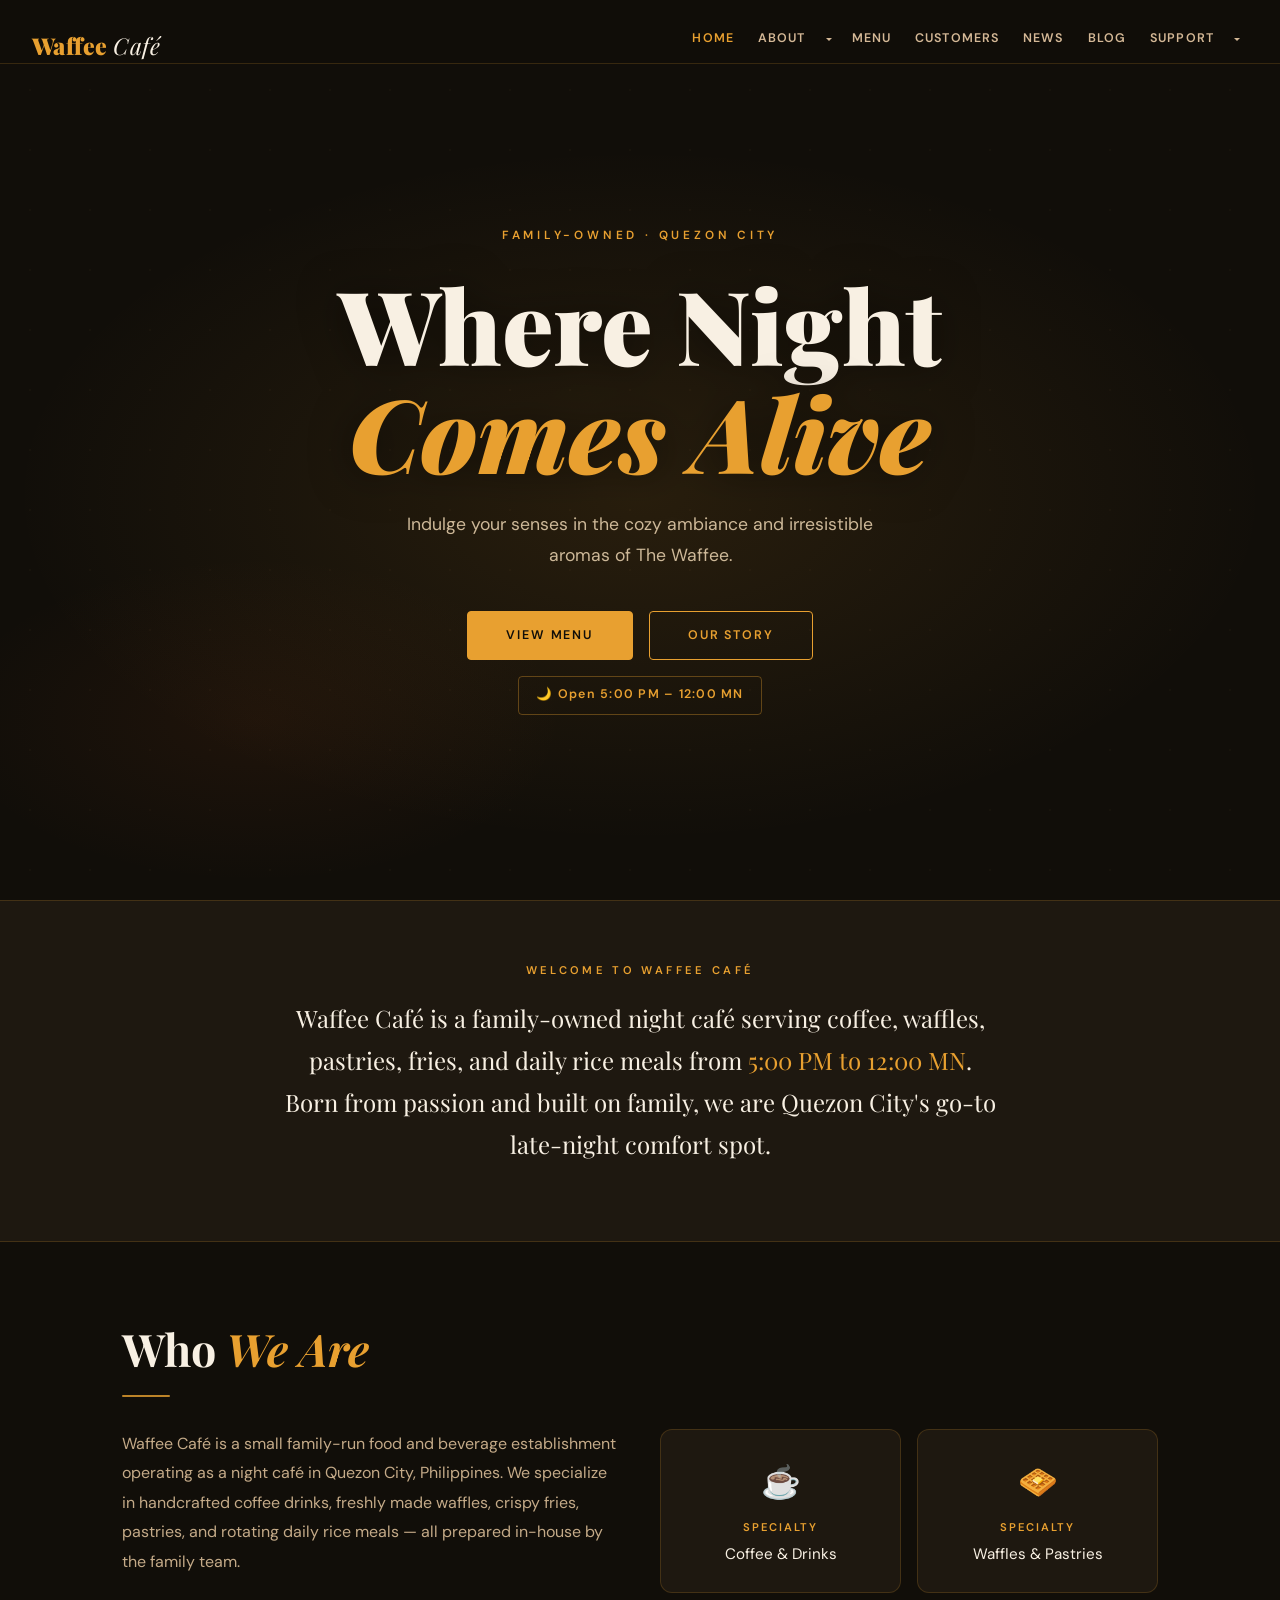
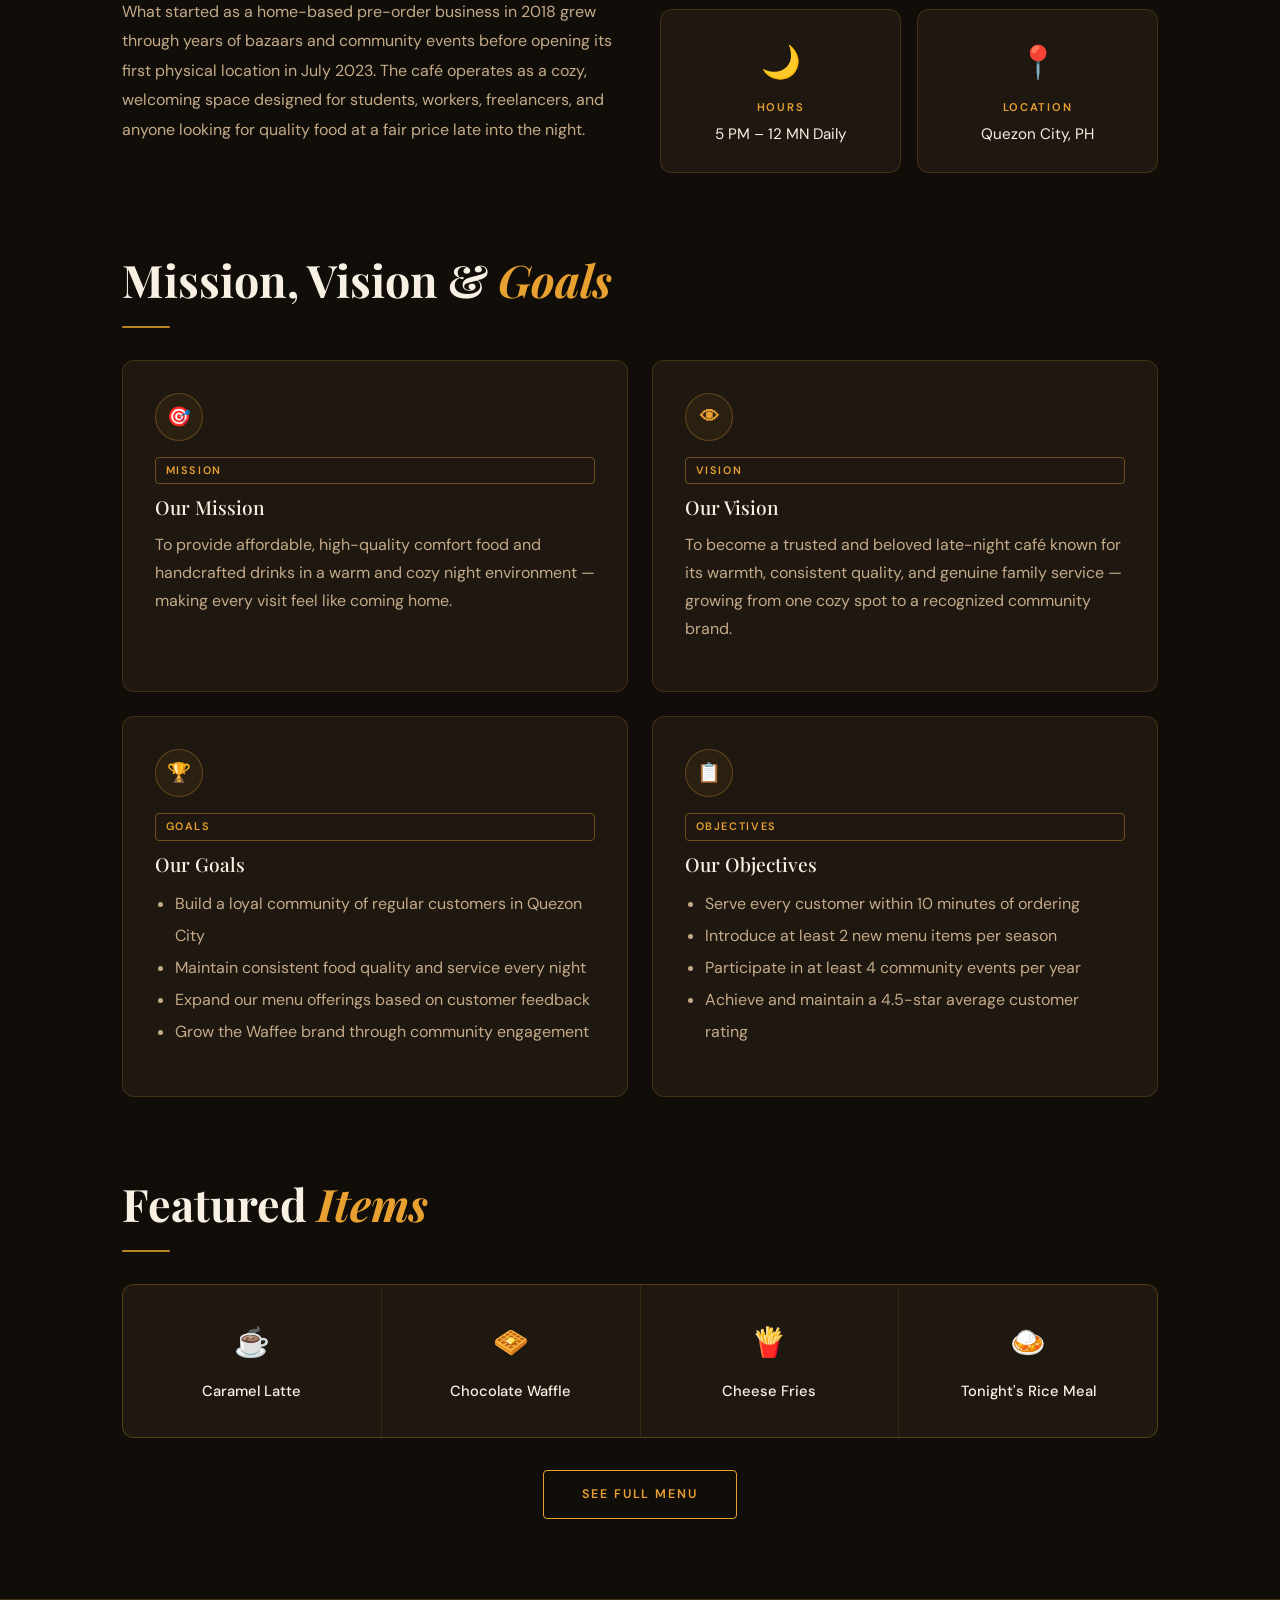
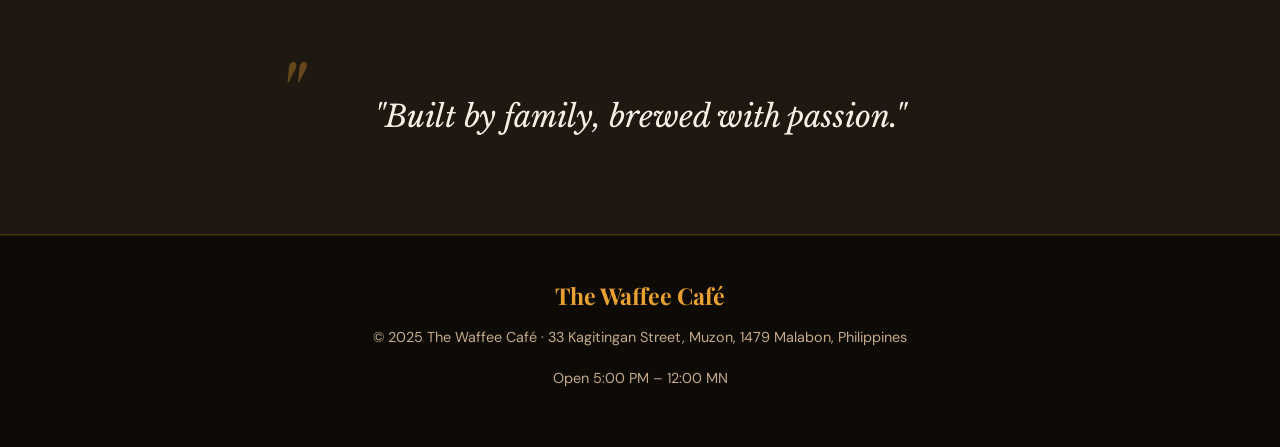
==== index.html @ 1239a2cd "Add files via upload" ====
<!DOCTYPE html>
<html lang="en">
<head>
  <meta charset="UTF-8"/>
  <meta name="viewport" content="width=device-width, initial-scale=1.0"/>
  <title>Home – Waffee Café</title>
  <link rel="stylesheet" href="https://cdn.jsdelivr.net/npm/bootstrap@5.3.3/dist/css/bootstrap.min.css"/>
  <link rel="stylesheet" href="https://cdn.jsdelivr.net/npm/bootstrap-icons@1.11.3/font/bootstrap-icons.min.css"/>
  <link rel="stylesheet" href="style.css"/>
</head>
<body>

<nav>
  <a class="nav-logo" href="index.html">Waffee <span>Café</span></a>
  <input type="checkbox" id="nav-toggle" hidden/>
  <label for="nav-toggle" class="hamburger"><span></span><span></span><span></span></label>
  <ul class="nav-links">
    <li><a href="index.html" class="active">Home</a></li>
    <li>
      <div class="dropdown nav-split-group">
        <a href="about.html" class="nav-split-main">About</a>
        <button type="button" class="nav-split-toggle dropdown-toggle dropdown-toggle-split" data-bs-toggle="dropdown" aria-expanded="false">
          <span class="visually-hidden">Toggle Dropdown</span>
        </button>
        <ul class="dropdown-menu nav-dropdown-menu">
          <li><a class="dropdown-item" href="personnel.html">Team</a></li>
        </ul>
      </div>
    </li>
    <li><a href="products.html">Menu</a></li>
    <li><a href="customers.html">Customers</a></li>
    <li><a href="news.html">News</a></li>
    <li><a href="blog.html">Blog</a></li>
    <li>
      <div class="dropdown nav-split-group">
        <a href="support.html" class="nav-split-main">Support</a>
        <button type="button" class="nav-split-toggle dropdown-toggle dropdown-toggle-split" data-bs-toggle="dropdown" aria-expanded="false">
          <span class="visually-hidden">Toggle Dropdown</span>
        </button>
        <ul class="dropdown-menu nav-dropdown-menu">
          <li><a class="dropdown-item" href="contact.html">Contact</a></li>
        </ul>
      </div>
    </li>
  </ul>
</nav>

<!-- HERO -->
<section class="hero">
  <div class="hero-bg"></div>
  <div class="hero-content">
    <div class="hero-eyebrow fade-up">Family-owned · Quezon City</div>
    <h1 class="fade-up delay-1">Where Night<br/><em>Comes Alive</em></h1>
    <p class="hero-sub fade-up delay-2">Indulge your senses in the cozy ambiance and irresistible aromas of The Waffee.</p>
    <div class="fade-up delay-3">
      <a href="products.html" class="btn btn-solid">View Menu</a>
      &nbsp;&nbsp;
      <a href="about.html" class="btn">Our Story</a>
    </div>
    <div class="hours-badge fade-up delay-4">🌙 Open 5:00 PM – 12:00 MN</div>
  </div>
</section>

<!-- WELCOME BAND -->
<div class="band">
  <div style="max-width:720px;margin:0 auto;">
    <div class="eyebrow">Welcome to Waffee Café</div>
    <p style="font-family:'Playfair Display',serif;font-size:clamp(1.1rem,3vw,1.5rem);color:var(--cream);line-height:1.75;">
      Waffee Café is a family-owned night café serving coffee, waffles, pastries, fries, and daily rice meals from <span style="color:var(--amber)">5:00 PM to 12:00 MN</span>. Born from passion and built on family, we are Quezon City's go-to late-night comfort spot.
    </p>
  </div>
</div>

<!-- NATURE OF OPERATIONS + BACKGROUND -->
<section class="section">
  <h2 class="section-title">Who <em>We Are</em></h2>
  <div class="divider"></div>
  <div class="grid-2" style="gap:2.5rem;align-items:start;">
    <div>
      <p style="color:var(--muted);font-size:1rem;line-height:1.85;margin-bottom:1.25rem;">
        Waffee Café is a small family-run food and beverage establishment operating as a night café in Quezon City, Philippines. We specialize in handcrafted coffee drinks, freshly made waffles, crispy fries, pastries, and rotating daily rice meals — all prepared in-house by the family team.
      </p>
      <p style="color:var(--muted);font-size:1rem;line-height:1.85;">
        What started as a home-based pre-order business in 2018 grew through years of bazaars and community events before opening its first physical location in July 2023. The café operates as a cozy, welcoming space designed for students, workers, freelancers, and anyone looking for quality food at a fair price late into the night.
      </p>
    </div>
    <div class="grid-2" style="gap:1rem;">
      <div class="card" style="text-align:center;padding:1.5rem 1rem;">
        <div style="font-size:2rem;margin-bottom:0.5rem;">☕</div>
        <div style="color:var(--amber);font-size:0.7rem;letter-spacing:0.15em;text-transform:uppercase;font-weight:600;">Specialty</div>
        <div style="color:var(--cream);font-size:0.95rem;margin-top:0.25rem;">Coffee & Drinks</div>
      </div>
      <div class="card" style="text-align:center;padding:1.5rem 1rem;">
        <div style="font-size:2rem;margin-bottom:0.5rem;">🧇</div>
        <div style="color:var(--amber);font-size:0.7rem;letter-spacing:0.15em;text-transform:uppercase;font-weight:600;">Specialty</div>
        <div style="color:var(--cream);font-size:0.95rem;margin-top:0.25rem;">Waffles & Pastries</div>
      </div>
      <div class="card" style="text-align:center;padding:1.5rem 1rem;">
        <div style="font-size:2rem;margin-bottom:0.5rem;">🌙</div>
        <div style="color:var(--amber);font-size:0.7rem;letter-spacing:0.15em;text-transform:uppercase;font-weight:600;">Hours</div>
        <div style="color:var(--cream);font-size:0.95rem;margin-top:0.25rem;">5 PM – 12 MN Daily</div>
      </div>
      <div class="card" style="text-align:center;padding:1.5rem 1rem;">
        <div style="font-size:2rem;margin-bottom:0.5rem;">📍</div>
        <div style="color:var(--amber);font-size:0.7rem;letter-spacing:0.15em;text-transform:uppercase;font-weight:600;">Location</div>
        <div style="color:var(--cream);font-size:0.95rem;margin-top:0.25rem;">Quezon City, PH</div>
      </div>
    </div>
  </div>
</section>

<!-- MISSION, VISION, GOALS, OBJECTIVES -->
<section class="section" style="padding-top:0;">
  <h2 class="section-title">Mission, Vision &amp; <em>Goals</em></h2>
  <div class="divider"></div>
  <div class="grid-2" style="gap:1.5rem;margin-bottom:1.5rem;">
    <div class="card">
      <div class="icon-circle">🎯</div>
      <div class="tag">Mission</div>
      <h3 style="font-family:'Playfair Display',serif;font-size:1.2rem;color:var(--cream);margin-bottom:0.75rem;">Our Mission</h3>
      <p style="color:var(--muted);">To provide affordable, high-quality comfort food and handcrafted drinks in a warm and cozy night environment — making every visit feel like coming home.</p>
    </div>
    <div class="card">
      <div class="icon-circle">👁</div>
      <div class="tag">Vision</div>
      <h3 style="font-family:'Playfair Display',serif;font-size:1.2rem;color:var(--cream);margin-bottom:0.75rem;">Our Vision</h3>
      <p style="color:var(--muted);">To become a trusted and beloved late-night café known for its warmth, consistent quality, and genuine family service — growing from one cozy spot to a recognized community brand.</p>
    </div>
  </div>
  <div class="grid-2" style="gap:1.5rem;">
    <div class="card">
      <div class="icon-circle">🏆</div>
      <div class="tag">Goals</div>
      <h3 style="font-family:'Playfair Display',serif;font-size:1.2rem;color:var(--cream);margin-bottom:0.75rem;">Our Goals</h3>
      <ul style="color:var(--muted);padding-left:1.25rem;line-height:2;">
        <li>Build a loyal community of regular customers in Quezon City</li>
        <li>Maintain consistent food quality and service every night</li>
        <li>Expand our menu offerings based on customer feedback</li>
        <li>Grow the Waffee brand through community engagement</li>
      </ul>
    </div>
    <div class="card">
      <div class="icon-circle">📋</div>
      <div class="tag">Objectives</div>
      <h3 style="font-family:'Playfair Display',serif;font-size:1.2rem;color:var(--cream);margin-bottom:0.75rem;">Our Objectives</h3>
      <ul style="color:var(--muted);padding-left:1.25rem;line-height:2;">
        <li>Serve every customer within 10 minutes of ordering</li>
        <li>Introduce at least 2 new menu items per season</li>
        <li>Participate in at least 4 community events per year</li>
        <li>Achieve and maintain a 4.5-star average customer rating</li>
      </ul>
    </div>
  </div>
</section>

<!-- FEATURED ITEMS -->
<section style="max-width:1100px;margin:0 auto;padding:0 2rem 80px;">
  <h2 class="section-title">Featured <em>Items</em></h2>
  <div class="divider"></div>
  <div class="featured-grid">
    <div class="featured-item"><div class="f-icon">☕</div><div class="f-name">Caramel Latte</div></div>
    <div class="featured-item"><div class="f-icon">🧇</div><div class="f-name">Chocolate Waffle</div></div>
    <div class="featured-item"><div class="f-icon">🍟</div><div class="f-name">Cheese Fries</div></div>
    <div class="featured-item"><div class="f-icon">🍛</div><div class="f-name">Tonight's Rice Meal</div></div>
  </div>
  <div style="text-align:center;margin-top:2rem;">
    <a href="products.html" class="btn">See Full Menu</a>
  </div>
</section>

<div class="band">
  <div class="quote">"Built by family, brewed with passion."</div>
</div>


<footer>
  <div class="footer-logo">The Waffee Café</div>
  <p>© 2025 The Waffee Café · 33 Kagitingan Street, Muzon, 1479 Malabon, Philippines</p>
  <p style="margin-top:0.25rem;">Open 5:00 PM – 12:00 MN</p>
</footer>

<script src="https://cdn.jsdelivr.net/npm/bootstrap@5.3.3/dist/js/bootstrap.bundle.min.js"></script>
</body>
</html>
---- style.css ----
@import url('https://fonts.googleapis.com/css2?family=Playfair+Display:ital,wght@0,400;0,600;0,700;0,900;1,400;1,600&family=DM+Sans:wght@300;400;500;600&family=Libre+Baskerville:ital@1&display=swap');

:root {
  --bg:          #110e09;
  --bg2:         #15110c;
  --card:        #1e1810;
  --amber:       #e8a030;
  --amber-light: #f5c46a;
  --cream:       #f8f0e3;
  --muted:       #c4aa88;
  --muted-dim:   #9a8468;
  --border:      rgba(232,160,48,0.18);
  --accent:      #c4541a;
}

* { margin: 0; padding: 0; box-sizing: border-box; }
html { scroll-behavior: smooth; background: #110e09; }
body {
  background: var(--bg);
  color: var(--cream);
  font-family: 'DM Sans', sans-serif;
  font-weight: 400;
  line-height: 1.75;
  min-height: 100vh;
}

/* ── NAV ── */
nav {
  position: fixed;
  top: 0; left: 0; right: 0;
  z-index: 100;
  background: rgba(17,14,9,0.97);
  backdrop-filter: blur(16px);
  border-bottom: 1px solid var(--border);
  padding: 0 2rem;
  display: flex;
  align-items: center;
  justify-content: space-between;
  height: 64px;
  flex-wrap: wrap;
}

.nav-logo {
  font-family: 'Playfair Display', serif;
  font-size: 1.45rem;
  font-weight: 900;
  color: var(--amber);
  text-decoration: none;
  letter-spacing: 0.02em;
  line-height: 64px;
  flex-shrink: 0;
}
.nav-logo span { color: var(--cream); font-style: italic; font-weight: 400; }

.nav-links {
  display: flex;
  gap: 0;
  list-style: none;
  flex-wrap: wrap;
  align-items: center;
}
.nav-links > li { position: relative; }
.nav-links a {
  color: #d4b896;
  text-decoration: none;
  font-size: 0.78rem;
  font-weight: 600;
  letter-spacing: 0.09em;
  text-transform: uppercase;
  padding: 0.4rem 0.75rem;
  transition: color 0.2s;
  display: block;
  line-height: 64px;
}
.nav-links a:hover, .nav-links a.active { color: var(--amber); }

/* ── NAV SPLIT DROPDOWN ── */
.nav-split-group {
  display: flex;
  align-items: center;
  position: relative;
}
.nav-split-main {
  color: #d4b896;
  text-decoration: none;
  font-size: 0.78rem;
  font-weight: 600;
  letter-spacing: 0.09em;
  text-transform: uppercase;
  padding: 0.4rem 0.2rem 0.4rem 0.75rem;
  transition: color 0.2s;
  display: block;
  line-height: 64px;
  white-space: nowrap;
}
.nav-split-main:hover,
.nav-split-main.active { color: var(--amber); }

.nav-split-toggle {
  background: transparent !important;
  border: none !important;
  color: #d4b896 !important;
  padding: 0.35rem 0.5rem !important;
  transition: color 0.2s;
  line-height: 64px;
  cursor: pointer;
  font-size: 0.68rem;
  box-shadow: none !important;
  outline: none !important;
}
.nav-split-toggle:hover,
.nav-split-toggle:focus,
.nav-split-toggle:active,
.nav-split-toggle.show {
  color: var(--amber) !important;
  background: transparent !important;
  box-shadow: none !important;
}
.nav-split-toggle::after {
  border-top-color: currentColor;
  vertical-align: 0.15em;
}

.nav-dropdown-menu {
  background: rgba(17,14,9,0.99) !important;
  border: 1px solid rgba(232,160,48,0.28) !important;
  border-radius: 8px !important;
  min-width: 140px;
  backdrop-filter: blur(16px);
  padding: 0.4rem 0;
  margin-top: 0 !important;
}
.nav-dropdown-menu .dropdown-item {
  color: #d4b896 !important;
  font-size: 0.76rem;
  font-weight: 600;
  letter-spacing: 0.1em;
  text-transform: uppercase;
  padding: 0.65rem 1.2rem;
  transition: color 0.2s, background 0.2s;
  font-family: 'DM Sans', sans-serif;
  background: transparent;
}
.nav-dropdown-menu .dropdown-item:hover {
  color: var(--amber) !important;
  background: rgba(232,160,48,0.1) !important;
}
.nav-dropdown-menu .dropdown-item.active {
  color: var(--amber) !important;
  background: rgba(232,160,48,0.12) !important;
}

/* Pure CSS hamburger */
.hamburger {
  display: none;
  flex-direction: column;
  gap: 5px;
  cursor: pointer;
  padding: 4px;
  line-height: 1;
}
.hamburger span {
  width: 24px; height: 2px;
  background: var(--cream);
  display: block;
  transition: all 0.3s;
}

@media (max-width: 900px) {
  .hamburger { display: flex; align-items: center; height: 64px; }
  .nav-links {
    display: none;
    width: 100%;
    flex-direction: column;
    align-items: flex-start;
    background: var(--bg2);
    border-top: 1px solid var(--border);
    padding: 0.5rem 0;
    order: 3;
  }
  #nav-toggle:checked ~ .nav-links { display: flex; }
  .nav-links > li { width: 100%; }
  .nav-links a { padding: 0.75rem 2rem; font-size: 0.85rem; line-height: 1.4; }
  nav { height: auto; padding: 0 2rem; }
  .nav-logo { line-height: 64px; }

  .nav-split-group { flex-wrap: wrap; width: 100%; }
  .nav-split-main { line-height: 1.4; padding: 0.75rem 0 0.75rem 2rem; flex: 1; }
  .nav-split-toggle { line-height: 1.4; padding: 0.75rem 1rem !important; }
  .nav-dropdown-menu {
    position: static !important;
    transform: none !important;
    width: 100%;
    border: none !important;
    border-top: 1px solid var(--border) !important;
    background: rgba(232,160,48,0.04) !important;
    border-radius: 0 !important;
    padding: 0.25rem 0;
  }
  .nav-dropdown-menu .dropdown-item { padding: 0.6rem 3rem; }
}

/* ── HERO ── */
.hero {
  min-height: 100vh;
  display: flex;
  align-items: center;
  justify-content: center;
  text-align: center;
  position: relative;
  overflow: hidden;
  padding: 100px 2rem 60px;
}
.hero-bg {
  position: absolute; inset: 0;
  background:
    radial-gradient(ellipse 70% 55% at 50% 55%, rgba(232,160,48,0.11) 0%, transparent 70%),
    radial-gradient(ellipse 40% 30% at 20% 80%, rgba(196,84,26,0.08) 0%, transparent 60%);
}
.hero-bg::before {
  content: '';
  position: absolute; inset: 0;
  background-image: url("data:image/svg+xml,%3Csvg width='60' height='60' viewBox='0 0 60 60' xmlns='http://www.w3.org/2000/svg'%3E%3Cg fill='none'%3E%3Ccircle cx='30' cy='30' r='1' fill='%23e8a030' fill-opacity='0.04'/%3E%3C/g%3E%3C/svg%3E");
}
.hero-content { position: relative; z-index: 1; max-width: 800px; }
.hero-eyebrow {
  font-size: 0.74rem; letter-spacing: 0.32em; text-transform: uppercase;
  color: var(--amber); margin-bottom: 1.5rem; font-weight: 600;
}
.hero h1 {
  font-family: 'Playfair Display', serif;
  font-size: clamp(3rem, 8vw, 6.5rem);
  font-weight: 900; line-height: 1.05; margin-bottom: 1.5rem; color: var(--cream);
  text-shadow: 0 2px 40px rgba(0,0,0,0.5);
}
.hero h1 em { font-style: italic; color: var(--amber); }
.hero-sub {
  font-size: 1.1rem; color: #cdb898; max-width: 480px;
  margin: 0 auto 2.5rem; font-weight: 400; line-height: 1.75;
}

/* ── BUTTONS ── */
.btn {
  display: inline-block;
  padding: 0.9rem 2.4rem;
  border: 1px solid var(--amber);
  color: var(--amber);
  text-decoration: none;
  font-size: 0.78rem; letter-spacing: 0.15em; text-transform: uppercase;
  font-weight: 600; transition: all 0.25s;
  font-family: 'DM Sans', sans-serif;
  border-radius: 4px;
}
.btn:hover { background: var(--amber); color: var(--bg); }
.btn-solid { background: var(--amber); color: var(--bg); }
.btn-solid:hover { background: var(--amber-light); border-color: var(--amber-light); }

/* ── PAGE HEADER ── */
.page-header {
  padding: 7.5rem 2rem 4rem;
  text-align: center;
  position: relative;
  background: radial-gradient(ellipse at 50% 0%, #2e2008 0%, #110e09 65%);
  border-bottom: 1px solid var(--border);
}
.page-header::after {
  content: '';
  position: absolute; bottom: -1px; left: 50%;
  transform: translateX(-50%);
  width: 80px; height: 2px; background: var(--amber);
}
.page-header .eyebrow {
  font-size: 0.72rem; letter-spacing: 0.3em; text-transform: uppercase;
  color: var(--amber); margin-bottom: 1rem; font-family: 'DM Sans', sans-serif; font-weight: 600;
}
.page-header h1 {
  font-family: 'Playfair Display', serif;
  font-size: clamp(2.4rem, 6vw, 4rem); font-weight: 700; color: var(--cream); line-height: 1.15;
}
.page-header p {
  color: var(--muted); margin-top: 0.85rem; max-width: 500px;
  margin-left: auto; margin-right: auto; font-family: 'DM Sans', sans-serif;
  font-size: 1.08rem; font-weight: 400; line-height: 1.75;
}

/* ── SECTIONS ── */
.section { padding: 80px 2rem; max-width: 1100px; margin: 0 auto; }
.section-title {
  font-family: 'Playfair Display', serif;
  font-size: clamp(1.8rem, 4vw, 2.8rem); font-weight: 700; color: var(--cream); margin-bottom: 0.5rem;
}
.section-title em { color: var(--amber); font-style: italic; }
.divider { width: 48px; height: 2px; background: var(--amber); margin: 1.2rem 0 2rem; opacity: 0.8; border-radius: 2px; }
.eyebrow { font-size: 0.7rem; letter-spacing: 0.3em; text-transform: uppercase; color: var(--amber); margin-bottom: 1rem; font-weight: 600; }

/* ── CARDS ── */
.card {
  background: var(--card);
  border: 1px solid var(--border);
  border-radius: 12px;
  padding: 2rem;
  transition: border-color 0.25s, transform 0.25s;
}
.card:hover { border-color: rgba(232,160,48,0.45); }
.card p { color: var(--muted); }
.grid-2 { display: grid; grid-template-columns: 1fr 1fr; gap: 1.5rem; }
.grid-3 { display: grid; grid-template-columns: repeat(3,1fr); gap: 1.5rem; }
.grid-4 { display: grid; grid-template-columns: repeat(4,1fr); gap: 1.5rem; }
@media (max-width: 900px) { .grid-3,.grid-4 { grid-template-columns: 1fr 1fr; } }
@media (max-width: 600px) { .grid-2,.grid-3,.grid-4 { grid-template-columns: 1fr; } }

/* ── MENU ── */
.menu-item { display: flex; justify-content: space-between; align-items: center; padding: 1rem 0; border-bottom: 1px solid var(--border); }
.menu-item:last-child { border-bottom: none; }
.menu-item-name { font-weight: 500; color: var(--cream); }
.menu-item-price { color: var(--amber); font-weight: 600; font-size: 0.95rem; }

/* ── QUOTE ── */
.quote {
  font-family: 'Libre Baskerville', serif; font-style: italic;
  font-size: clamp(1.2rem, 3vw, 1.9rem); color: var(--cream);
  text-align: center; max-width: 700px; margin: 0 auto; line-height: 1.65; position: relative; padding: 2rem 0;
}
.quote::before {
  content: '"'; font-size: 6rem; color: var(--amber); opacity: 0.35;
  position: absolute; top: -1rem; left: -1rem;
  font-family: 'Playfair Display', serif; line-height: 1;
}

/* ── MISC ── */
.stars { color: var(--amber); font-size: 1rem; margin-bottom: 0.5rem; }
.tag {
  display: inline-block; font-size: 0.68rem; letter-spacing: 0.15em; text-transform: uppercase;
  color: var(--amber); border: 1px solid rgba(232,160,48,0.4); padding: 0.2rem 0.6rem;
  border-radius: 4px; margin-bottom: 0.75rem; font-weight: 600;
}
.icon-circle {
  width: 48px;
  height: 48px;
  border: 1px solid rgba(232,160,48,0.3);
  border-radius: 50%;

  display: flex;
  align-items: center;
  justify-content: center;

  font-size: 1.2rem;
  margin-bottom: 1rem;

  background: rgba(232,160,48,0.06);

  color: #e8a030;
  font-weight: bold;
}
.value-item { display: flex; align-items: center; gap: 0.75rem; margin-bottom: 1rem; }
.value-dot { width: 6px; height: 6px; border-radius: 50%; background: var(--amber); flex-shrink: 0; }
.value-text { color: var(--cream); font-weight: 400; }
.hours-badge {
  display: inline-flex; align-items: center; gap: 0.5rem;
  border: 1px solid rgba(232,160,48,0.35); padding: 0.45rem 1.1rem;
  font-size: 0.78rem; letter-spacing: 0.1em; color: var(--amber); margin-top: 1rem;
  border-radius: 4px; font-weight: 600;
}
.band {
  background: var(--card);
  border-top: 1px solid var(--border);
  border-bottom: 1px solid var(--border);
  padding: 60px 2rem;
  text-align: center;
}

/* ── TIMELINE ── */
.timeline { position: relative; padding-left: 2rem; }
.timeline::before { content: ''; position: absolute; left: 0; top: 8px; bottom: 0; width: 1px; background: rgba(232,160,48,0.25); }
.timeline-item { position: relative; margin-bottom: 2.5rem; }
.timeline-item::before {
  content: ''; position: absolute; left: -2.4rem; top: 8px;
  width: 8px; height: 8px; border-radius: 50%; background: var(--amber); border: 2px solid var(--bg);
}
.timeline-year { font-size: 0.7rem; letter-spacing: 0.22em; text-transform: uppercase; color: var(--amber); margin-bottom: 0.35rem; font-weight: 600; }
.timeline-text { color: var(--muted); font-size: 0.97rem; line-height: 1.75; }

/* ── CONTACT ── */
.contact-row { display: flex; align-items: flex-start; gap: 1.2rem; padding: 1.25rem 0; border-bottom: 1px solid var(--border); }
.contact-icon { font-size: 1.1rem; color: var(--amber); width: 20px; flex-shrink: 0; margin-top: 2px; }
.contact-label { font-size: 0.68rem; letter-spacing: 0.12em; text-transform: uppercase; color: var(--muted-dim); font-weight: 600; }
.contact-value { color: var(--cream); margin-top: 0.15rem; font-weight: 400; }

/* ── FAQ ── */
.faq-item { border-bottom: 1px solid var(--border); padding: 1.5rem 0; }
.faq-q { font-weight: 600; color: var(--cream); margin-bottom: 0.5rem; display: flex; gap: 0.75rem; font-size: 1rem; }
.faq-q::before { content: 'Q'; color: var(--amber); font-weight: 700; flex-shrink: 0; }
.faq-a { color: var(--muted); padding-left: 1.5rem; line-height: 1.75; }

/* ── NEWS ── */
.news-meta { font-size: 0.7rem; letter-spacing: 0.1em; text-transform: uppercase; color: var(--muted); margin-bottom: 0.5rem; }

/* ── MAP ── */
.map-placeholder {
  width: 100%; height: 300px; background: var(--card); border: 1px solid var(--border);
  border-radius: 12px;
  display: flex; flex-direction: column; align-items: center; justify-content: center;
  color: var(--muted); font-size: 0.85rem; letter-spacing: 0.1em; text-transform: uppercase; gap: 0.5rem;
}

/* ── PERSON CARD ── */
.person-card { background: var(--card); border: 1px solid var(--border); border-radius: 12px; padding: 1.75rem; transition: border-color 0.25s; }
.person-card:hover { border-color: rgba(232,160,48,0.4); }
.person-role { font-size: 0.68rem; letter-spacing: 0.22em; text-transform: uppercase; color: var(--amber); margin-bottom: 0.5rem; font-weight: 600; }
.person-name { font-family: 'Playfair Display', serif; font-size: 1.25rem; font-weight: 700; color: var(--cream); margin-bottom: 0.5rem; }
.person-desc { color: var(--muted); font-size: 0.9rem; line-height: 1.75; }

/* ── FEATURED GRID ── */
.featured-grid { display: grid; grid-template-columns: repeat(4,1fr); gap: 1px; background: var(--border); border: 1px solid var(--border); border-radius: 12px; overflow: hidden; }
.featured-item { background: var(--card); padding: 2rem 1.5rem; text-align: center; transition: background 0.25s; }
.featured-item:hover { background: #252018; }
.featured-item .f-icon { font-size: 1.8rem; margin-bottom: 0.75rem; }
.featured-item .f-name { color: var(--cream); font-weight: 500; font-size: 0.92rem; }
@media (max-width: 600px) { .featured-grid { grid-template-columns: 1fr 1fr; } }

/* ── ANIMATIONS ── */
@keyframes fadeUp { from { opacity:0; transform:translateY(24px); } to { opacity:1; transform:translateY(0); } }
.fade-up { animation: fadeUp 0.7s ease forwards; }
.delay-1 { animation-delay: 0.1s; }
.delay-2 { animation-delay: 0.2s; }
.delay-3 { animation-delay: 0.3s; }
.delay-4 { animation-delay: 0.4s; }

/* ── FOOTER ── */
footer {
  background: #0e0b07;
  border-top: 1px solid rgba(232,160,48,0.15);
  padding: 2.5rem 2rem;
  text-align: center;
  color: var(--muted);
  font-size: 0.9rem;
  font-family: 'DM Sans', sans-serif;
}
.footer-logo {
  font-family: 'Playfair Display', serif;
  font-size: 1.45rem; font-weight: 700;
  color: var(--amber); margin-bottom: 0.5rem;
}
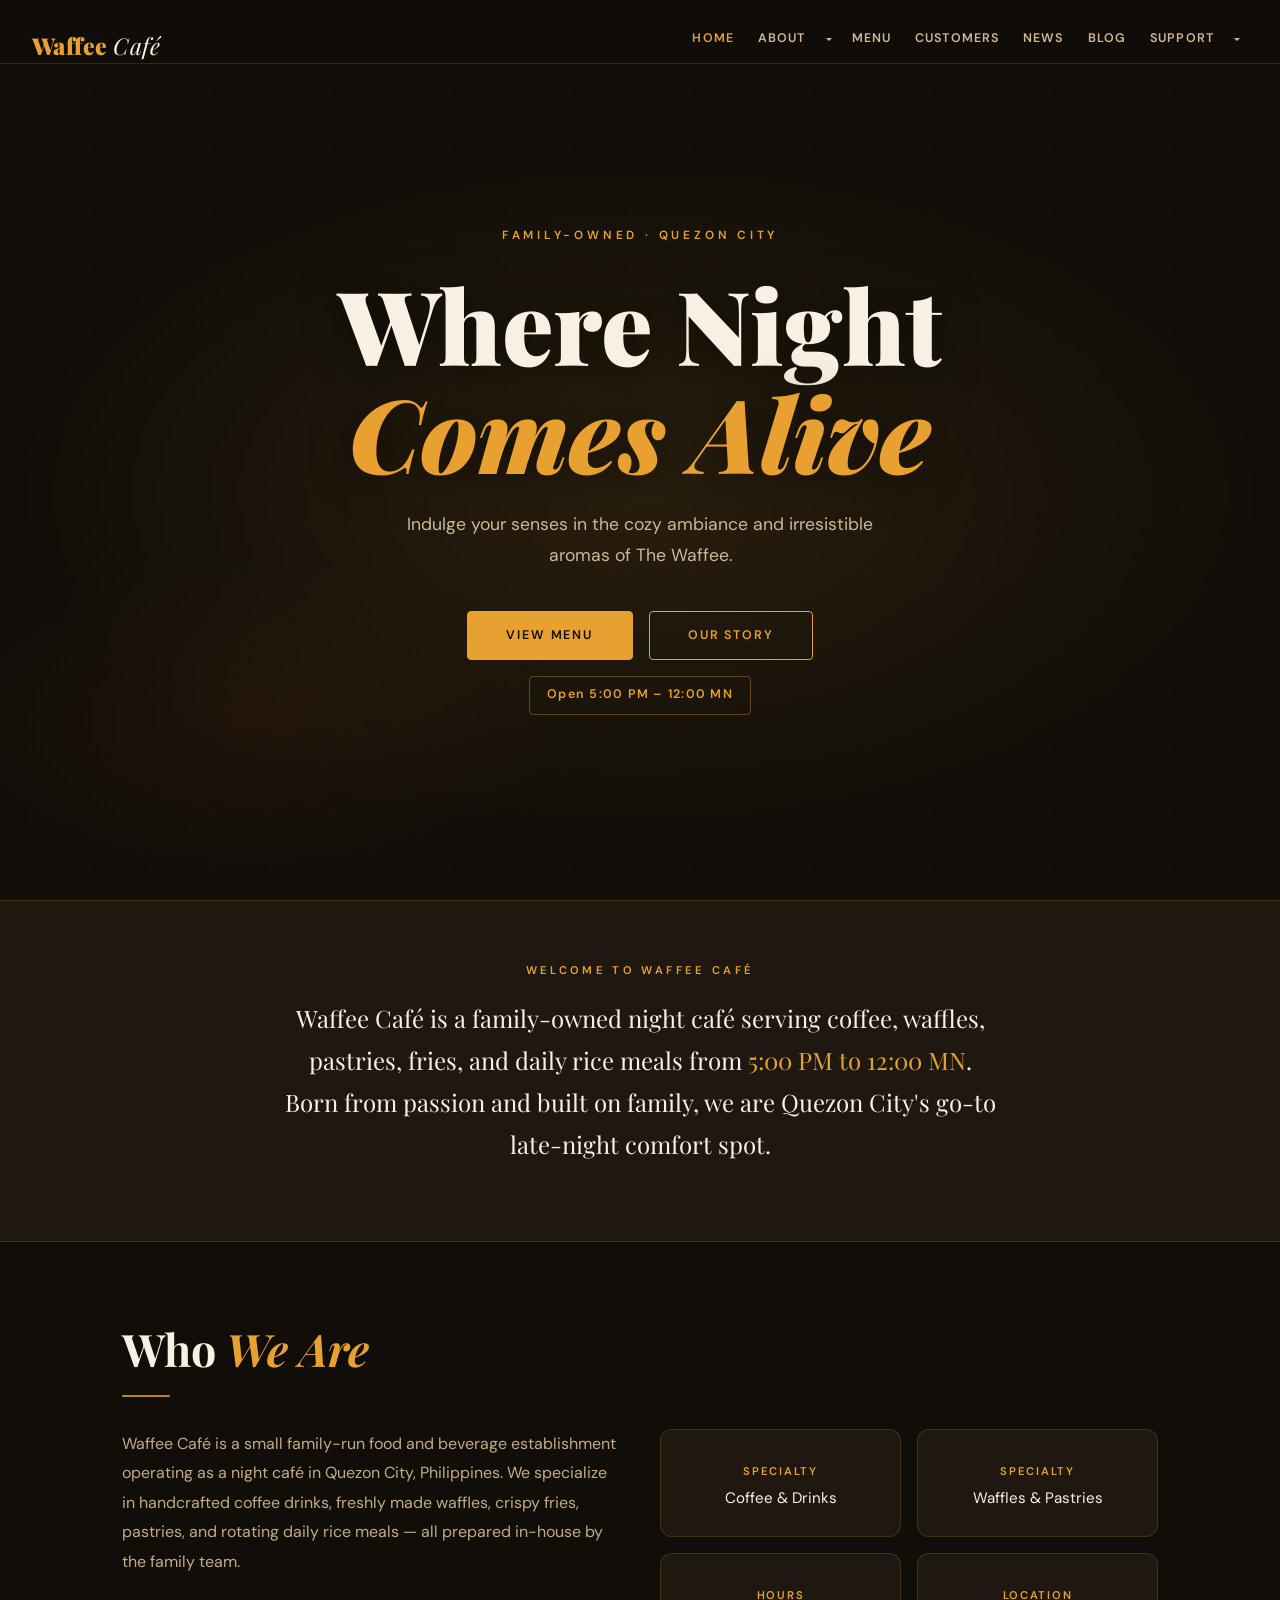
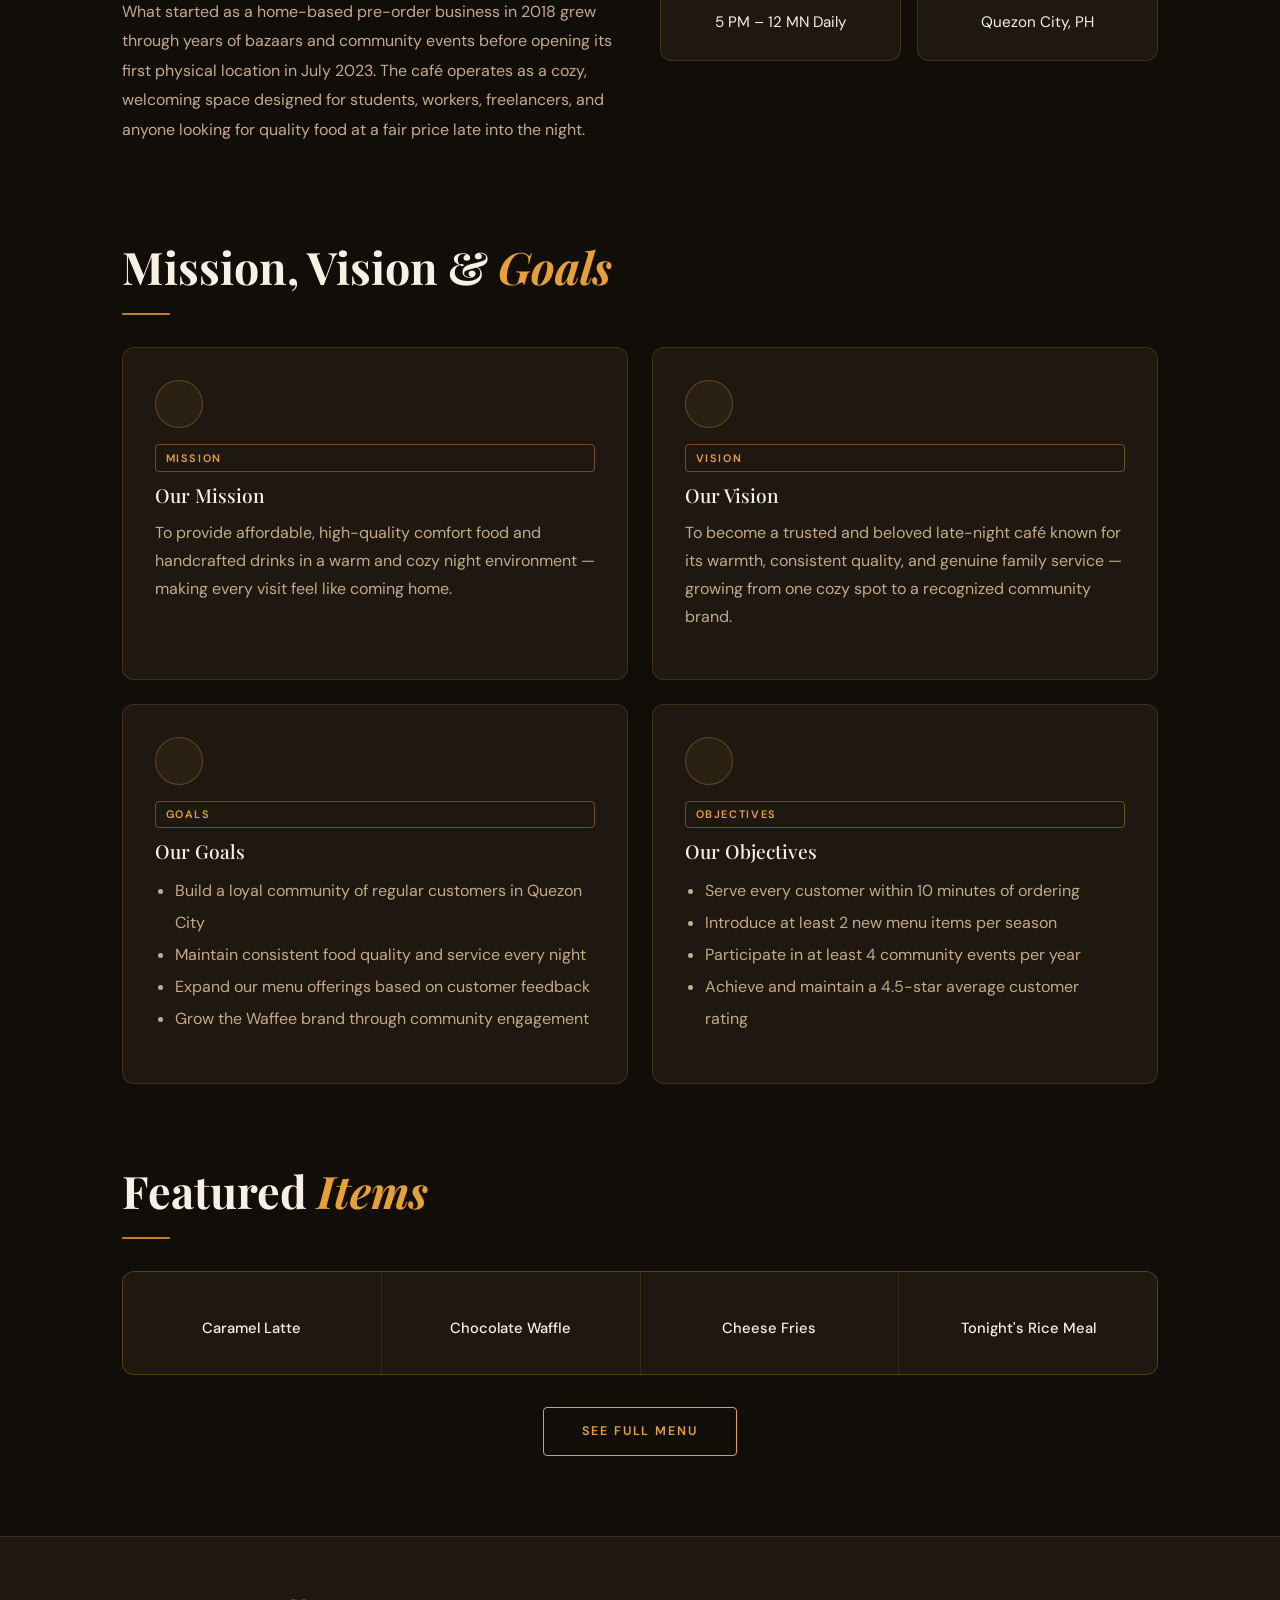
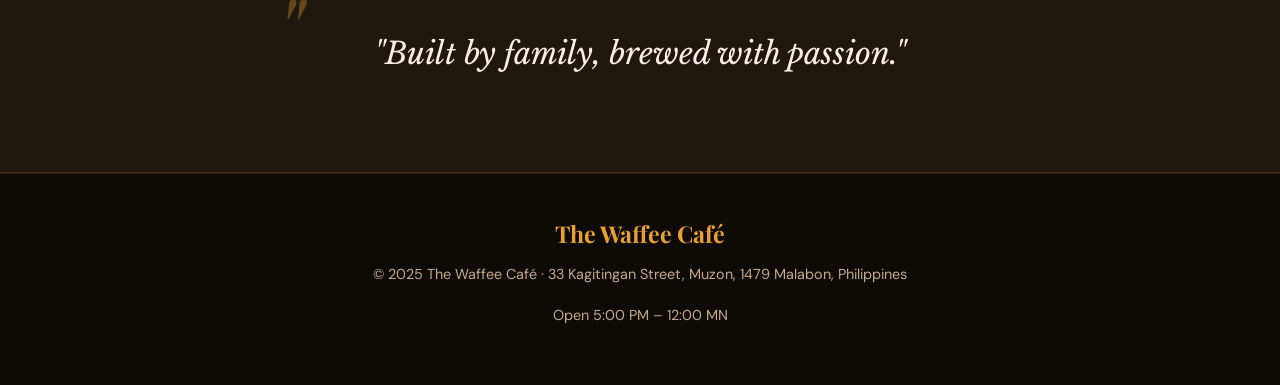
==== commit 7a99f7d9: "Update index.html" ====
--- a/index.html
+++ b/index.html
@@ -57,7 +57,7 @@
       &nbsp;&nbsp;
       <a href="about.html" class="btn">Our Story</a>
     </div>
-    <div class="hours-badge fade-up delay-4">🌙 Open 5:00 PM – 12:00 MN</div>
+    <div class="hours-badge fade-up delay-4"> Open 5:00 PM – 12:00 MN</div>
   </div>
 </section>
 
@@ -86,22 +86,22 @@
     </div>
     <div class="grid-2" style="gap:1rem;">
       <div class="card" style="text-align:center;padding:1.5rem 1rem;">
-        <div style="font-size:2rem;margin-bottom:0.5rem;">☕</div>
+        <div style="font-size:2rem;margin-bottom:0.5rem;"></div>
         <div style="color:var(--amber);font-size:0.7rem;letter-spacing:0.15em;text-transform:uppercase;font-weight:600;">Specialty</div>
         <div style="color:var(--cream);font-size:0.95rem;margin-top:0.25rem;">Coffee & Drinks</div>
       </div>
       <div class="card" style="text-align:center;padding:1.5rem 1rem;">
-        <div style="font-size:2rem;margin-bottom:0.5rem;">🧇</div>
+        <div style="font-size:2rem;margin-bottom:0.5rem;"></div>
         <div style="color:var(--amber);font-size:0.7rem;letter-spacing:0.15em;text-transform:uppercase;font-weight:600;">Specialty</div>
         <div style="color:var(--cream);font-size:0.95rem;margin-top:0.25rem;">Waffles & Pastries</div>
       </div>
       <div class="card" style="text-align:center;padding:1.5rem 1rem;">
-        <div style="font-size:2rem;margin-bottom:0.5rem;">🌙</div>
+        <div style="font-size:2rem;margin-bottom:0.5rem;"></div>
         <div style="color:var(--amber);font-size:0.7rem;letter-spacing:0.15em;text-transform:uppercase;font-weight:600;">Hours</div>
         <div style="color:var(--cream);font-size:0.95rem;margin-top:0.25rem;">5 PM – 12 MN Daily</div>
       </div>
       <div class="card" style="text-align:center;padding:1.5rem 1rem;">
-        <div style="font-size:2rem;margin-bottom:0.5rem;">📍</div>
+        <div style="font-size:2rem;margin-bottom:0.5rem;"></div>
         <div style="color:var(--amber);font-size:0.7rem;letter-spacing:0.15em;text-transform:uppercase;font-weight:600;">Location</div>
         <div style="color:var(--cream);font-size:0.95rem;margin-top:0.25rem;">Quezon City, PH</div>
       </div>
@@ -115,13 +115,13 @@
   <div class="divider"></div>
   <div class="grid-2" style="gap:1.5rem;margin-bottom:1.5rem;">
     <div class="card">
-      <div class="icon-circle">🎯</div>
+      <div class="icon-circle"></div>
       <div class="tag">Mission</div>
       <h3 style="font-family:'Playfair Display',serif;font-size:1.2rem;color:var(--cream);margin-bottom:0.75rem;">Our Mission</h3>
       <p style="color:var(--muted);">To provide affordable, high-quality comfort food and handcrafted drinks in a warm and cozy night environment — making every visit feel like coming home.</p>
     </div>
     <div class="card">
-      <div class="icon-circle">👁</div>
+      <div class="icon-circle"></div>
       <div class="tag">Vision</div>
       <h3 style="font-family:'Playfair Display',serif;font-size:1.2rem;color:var(--cream);margin-bottom:0.75rem;">Our Vision</h3>
       <p style="color:var(--muted);">To become a trusted and beloved late-night café known for its warmth, consistent quality, and genuine family service — growing from one cozy spot to a recognized community brand.</p>
@@ -129,7 +129,7 @@
   </div>
   <div class="grid-2" style="gap:1.5rem;">
     <div class="card">
-      <div class="icon-circle">🏆</div>
+      <div class="icon-circle"></div>
       <div class="tag">Goals</div>
       <h3 style="font-family:'Playfair Display',serif;font-size:1.2rem;color:var(--cream);margin-bottom:0.75rem;">Our Goals</h3>
       <ul style="color:var(--muted);padding-left:1.25rem;line-height:2;">
@@ -140,7 +140,7 @@
       </ul>
     </div>
     <div class="card">
-      <div class="icon-circle">📋</div>
+      <div class="icon-circle"></div>
       <div class="tag">Objectives</div>
       <h3 style="font-family:'Playfair Display',serif;font-size:1.2rem;color:var(--cream);margin-bottom:0.75rem;">Our Objectives</h3>
       <ul style="color:var(--muted);padding-left:1.25rem;line-height:2;">
@@ -158,10 +158,10 @@
   <h2 class="section-title">Featured <em>Items</em></h2>
   <div class="divider"></div>
   <div class="featured-grid">
-    <div class="featured-item"><div class="f-icon">☕</div><div class="f-name">Caramel Latte</div></div>
-    <div class="featured-item"><div class="f-icon">🧇</div><div class="f-name">Chocolate Waffle</div></div>
-    <div class="featured-item"><div class="f-icon">🍟</div><div class="f-name">Cheese Fries</div></div>
-    <div class="featured-item"><div class="f-icon">🍛</div><div class="f-name">Tonight's Rice Meal</div></div>
+    <div class="featured-item"><div class="f-icon"></div><div class="f-name">Caramel Latte</div></div>
+    <div class="featured-item"><div class="f-icon"></div><div class="f-name">Chocolate Waffle</div></div>
+    <div class="featured-item"><div class="f-icon"></div><div class="f-name">Cheese Fries</div></div>
+    <div class="featured-item"><div class="f-icon"></div><div class="f-name">Tonight's Rice Meal</div></div>
   </div>
   <div style="text-align:center;margin-top:2rem;">
     <a href="products.html" class="btn">See Full Menu</a>
